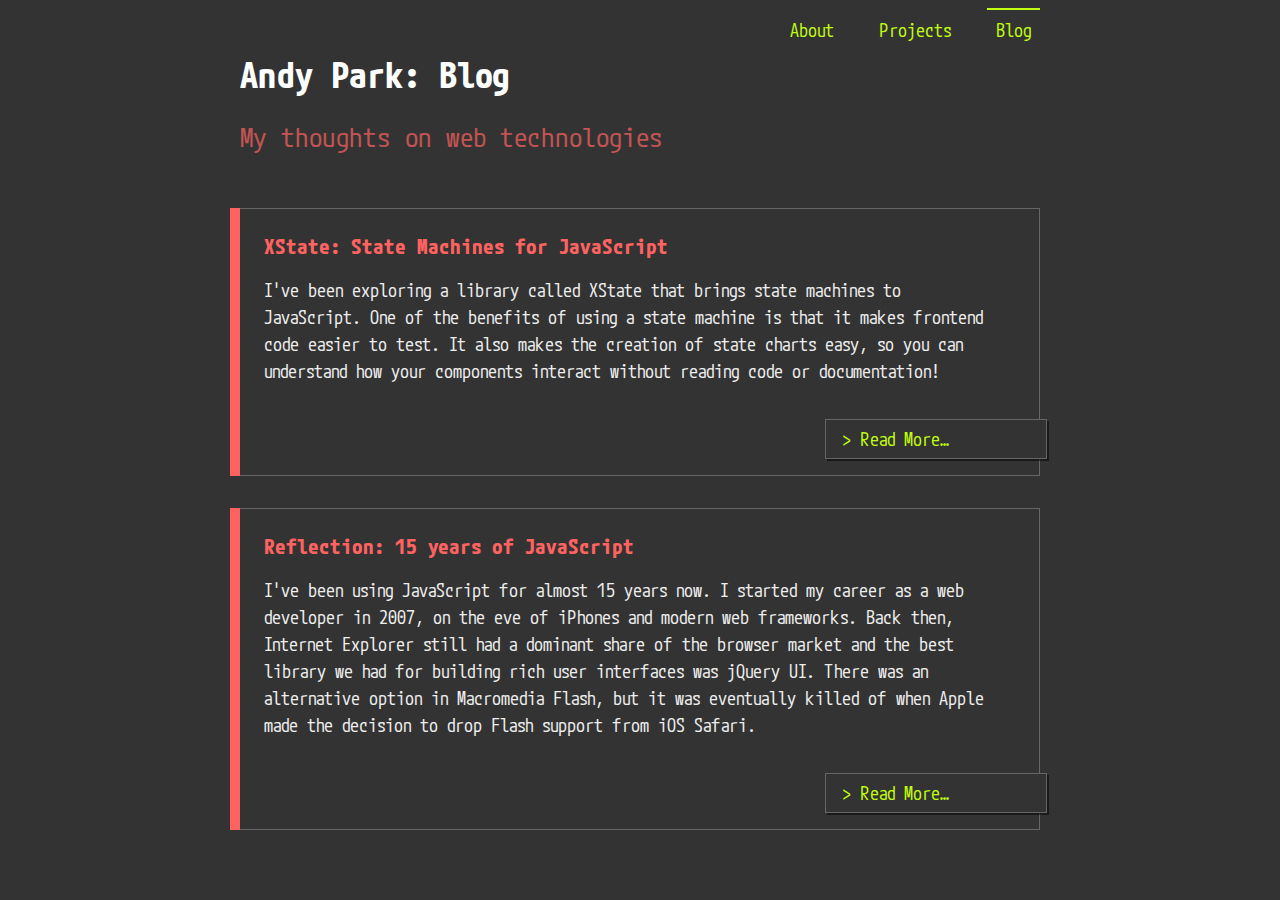
==== index.html @ 21fe5027 "Initial commit" ====
<!DOCTYPE html>
<html lang="en">
  <head>
    <!-- Metadata -->
    <meta charset="utf-8">
    <meta name="viewport" content="width=device-width, initial-scale=1">
    <meta name="description" content="Personal webpage of Andy Park, a software engineer living in Tokyo, Japan">

    <title>Andy Park: Software Developer -- Home</title>

    <!-- Web Fonts-->
    <link rel="preconnect" href="https://fonts.googleapis.com">
    <link rel="preconnect" href="https://fonts.gstatic.com" crossorigin>
    <link href="https://fonts.googleapis.com/css2?family=M+PLUS+1+Code:wght@400;700&display=swap" rel="stylesheet">

    <!-- Default CSS -->
    <link rel="stylesheet" name="default" href="./stylesheets/default.css">
  </head>
  <body>
    <div class="container">
      <div class="site-header">
        <h1>Andy Park: Blog</h1>
        <h2 class="sub-heading">My thoughts on web technologies</h2>
        <nav class="primary-nav">
          <ul>
            <li><a href="/about.html">About</a></li>
            <li><a href="/projects.html">Projects</a></li>
            <li><a class="current" href="/index.html">Blog</a></li>
          </ul>
        </nav>
      </div>
      <main class="site-main">
        <article class="entry content-box">
          <header class="entry-top">
            <h3 class="entry-title">XState: State Machines for JavaScript</h3>
          </header>
          <main>
            <p>
              I've been exploring a library called XState that brings state machines to JavaScript.
              One of the benefits of using a state machine is that it makes frontend code easier to test.
              It also makes the creation of state charts easy, so you can understand how your components interact
              without reading code or documentation!
            </p>
          </main>
          <footer class="entry-footer">
            <a class="nav-link" href="#"> Read More…</a>
          </footer>
        </article>
        <article class="entry content-box">
          <header class="entry-top">
            <h3 class="entry-title">Reflection: 15 years of JavaScript</h3>
          </header>
          <main>
            <p>I've been using JavaScript for almost 15 years now. I started my career as a web developer in 2007, on the eve of
              iPhones and modern web frameworks. Back then, Internet Explorer still had a dominant share of the browser market and the best
              library we had for building rich user interfaces was jQuery UI. There was an alternative option in Macromedia Flash, but it
              was eventually killed of when Apple made the decision to drop Flash support from iOS Safari.
            </p>
          </main>
          <footer class="entry-footer">
            <a class="nav-link" href="#"> Read More…</a>
          </footer>
        </article>
      </main>
    </div>
  </body>
</html>
---- stylesheets/default.css ----
body {
  background-color: #333;
  color: #eee;
  font-family: 'M Plus 1 Code', sans-serif;
  font-size: 18px;
}

p {
  line-height: 150%;
  max-width: 40em;
}

dt {
  color: white;
  font-weight: bold;
}

dd {
  margin-left: 0;
  margin-bottom: 1.5em;
}

abbr {
  text-decoration: none;
}

a:link, a:visited {
  color: #C1FD0D;
}

.sr-only {
  text-indent: -9999px;
  position: absolute;
  visibility: hidden;
}

.primary-nav {
  order: 1; 
  text-align: right;
}
.primary-nav ul {
  list-style-type: none;
  margin: 0;
  padding: 0;
  text-indent: 0;
}
.primary-nav li {
  display: inline-block;
}
.primary-nav  a {
  border-bottom: 2px solid rgba(255, 255, 255, 0);
  display: block;
  margin-left: 1em;
  padding: 0.5em;
  text-decoration: none;
}
.primary-nav a:hover, .primary-nav a.current {
  border-top: 2px solid #C1FD0D;
}

.nav-link {
  border: 1px solid #666;
  box-shadow: 2px 2px 0 rgba(0, 0, 0, 0.5);
  display: block;
  padding: 0.5rem 1rem;
  width: 25%;
  text-decoration: none;
  transition-property: background-color, color, text-indent;
  transition-duration: 0.5s;
}
.nav-link:before {
  content: ">";
}
.nav-link:hover {
  background-color: #C1FD0D !important;
  color: black;
  text-indent: 1em;
  transition-property: background-color, color, text-indent;
  transition-duration: 0.5s;
}

h1, h2, h3 {
  color: #ff6361;
  font-weight: 700;
}

.container {
  margin: 0 auto 2rem auto;
  min-height: 600px;
  max-width: 800px;
}

.site-header {
  display: flex;
  flex-flow: column;
}
.site-header h1 {
  color: white;
  order: 2;
  margin-top: 0;
}
.site-header h2 {
  order: 3;
  margin-top: 0;
}

.sub-heading {
  opacity: 0.7;
  font-weight: normal;
}

.site-main h2 {
  color: white;
}

.content-box {
  border: 1px solid #666;
  border-left: none;
  box-shadow: -10px 0 0 #ff6361;
  margin: 2rem 0 2rem;
  padding: 1.5rem 1.5rem 0;
}

.entry-title {
  margin: 0;
}

.entry-footer {
  margin-top: 2em;
  position: relative;
  height: 3em;
}

.entry-footer .nav-link {
  position: absolute;
  right: -2rem;
  background-color: #333;
  bottom: 1rem;
}

@media(max-width: 437px) {
  .site-header h1 {
    text-align: center;
  }
  .site-header h2 {
    font-size: 1rem;
    text-align: center;
  }
  .primary-nav {
    margin-bottom: 2rem;
    text-align: center;
  }
  .container {
    margin-left: 2%;
    margin-right: 2%;
    padding: 0;
    max-width: 96%;
  }

  .entry-footer {
    border-top: none;
  }

  .entry-footer .nav-link {
    border-top: 1px solid #666;
    position: static;
    margin: 0 auto;
    text-align: center;
    width: 85%;
  }

  .content-box {
    border: 1px solid #666;
    border-top: none;
    box-shadow: 0 -10px 0 #ff6361;
    margin: 2rem 0 2rem;
    padding: 1.5rem;
  }
}
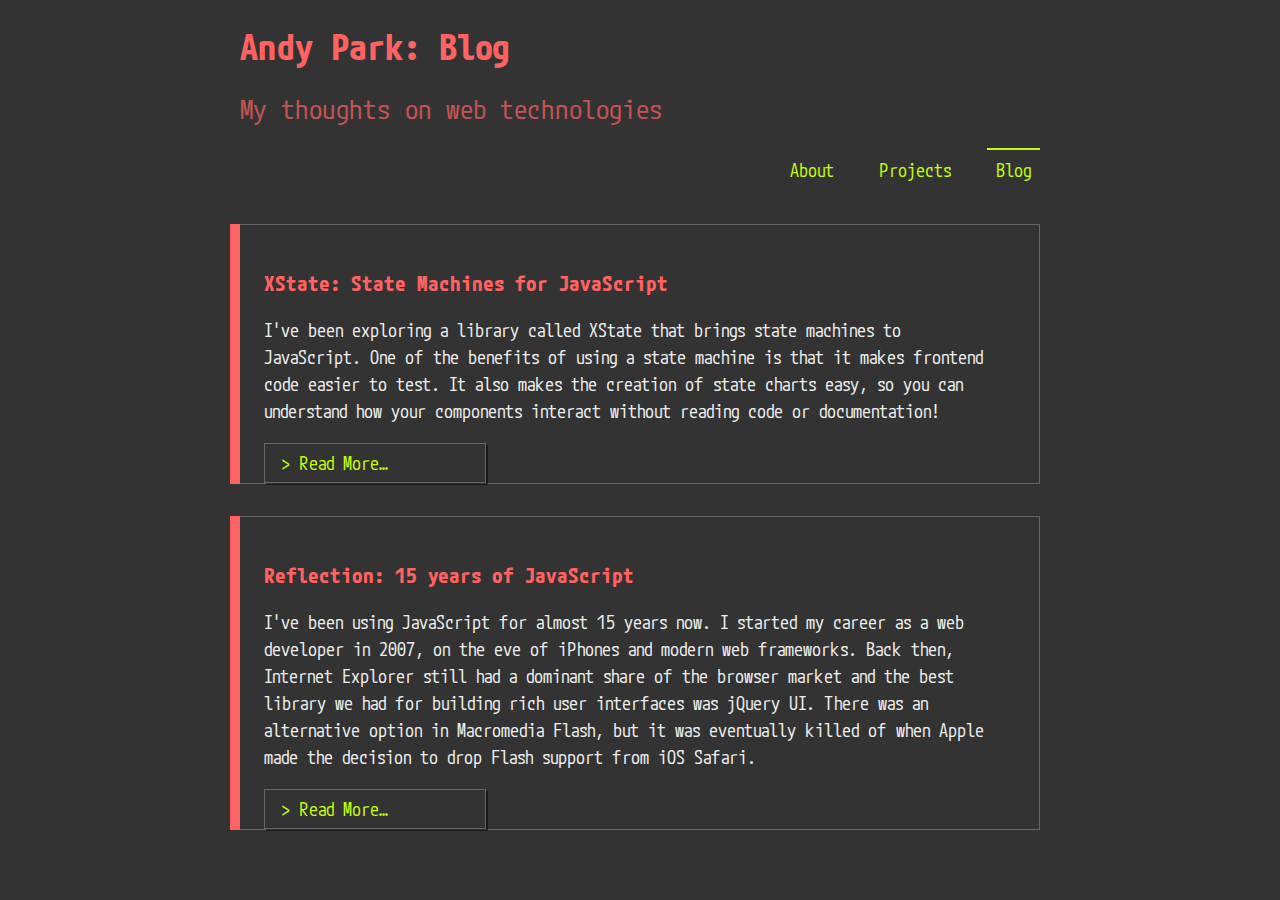
==== commit 01552d99: "refactor: use semantic tags" ====
--- a/index.html
+++ b/index.html
@@ -18,7 +18,7 @@
   </head>
   <body>
     <div class="container">
-      <div class="site-header">
+      <header class="site__header">
         <h1>Andy Park: Blog</h1>
         <h2 class="sub-heading">My thoughts on web technologies</h2>
         <nav class="primary-nav">
@@ -28,36 +28,36 @@
             <li><a class="current" href="/index.html">Blog</a></li>
           </ul>
         </nav>
-      </div>
-      <main class="site-main">
+      </header>
+      <main class="site__main">
         <article class="entry content-box">
-          <header class="entry-top">
-            <h3 class="entry-title">XState: State Machines for JavaScript</h3>
+          <header class="entry__header">
+            <h3 class="entry__title">XState: State Machines for JavaScript</h3>
           </header>
-          <main>
+          <div>
             <p>
               I've been exploring a library called XState that brings state machines to JavaScript.
               One of the benefits of using a state machine is that it makes frontend code easier to test.
               It also makes the creation of state charts easy, so you can understand how your components interact
               without reading code or documentation!
             </p>
-          </main>
-          <footer class="entry-footer">
+          </div>
+          <footer class="entry__footer">
             <a class="nav-link" href="#"> Read More…</a>
           </footer>
         </article>
         <article class="entry content-box">
-          <header class="entry-top">
-            <h3 class="entry-title">Reflection: 15 years of JavaScript</h3>
+          <header class="entry__header">
+            <h3 class="entry__title">Reflection: 15 years of JavaScript</h3>
           </header>
-          <main>
+          <div>
             <p>I've been using JavaScript for almost 15 years now. I started my career as a web developer in 2007, on the eve of
               iPhones and modern web frameworks. Back then, Internet Explorer still had a dominant share of the browser market and the best
               library we had for building rich user interfaces was jQuery UI. There was an alternative option in Macromedia Flash, but it
               was eventually killed of when Apple made the decision to drop Flash support from iOS Safari.
             </p>
-          </main>
-          <footer class="entry-footer">
+          </div>
+          <footer class="entry__footer">
             <a class="nav-link" href="#"> Read More…</a>
           </footer>
         </article>
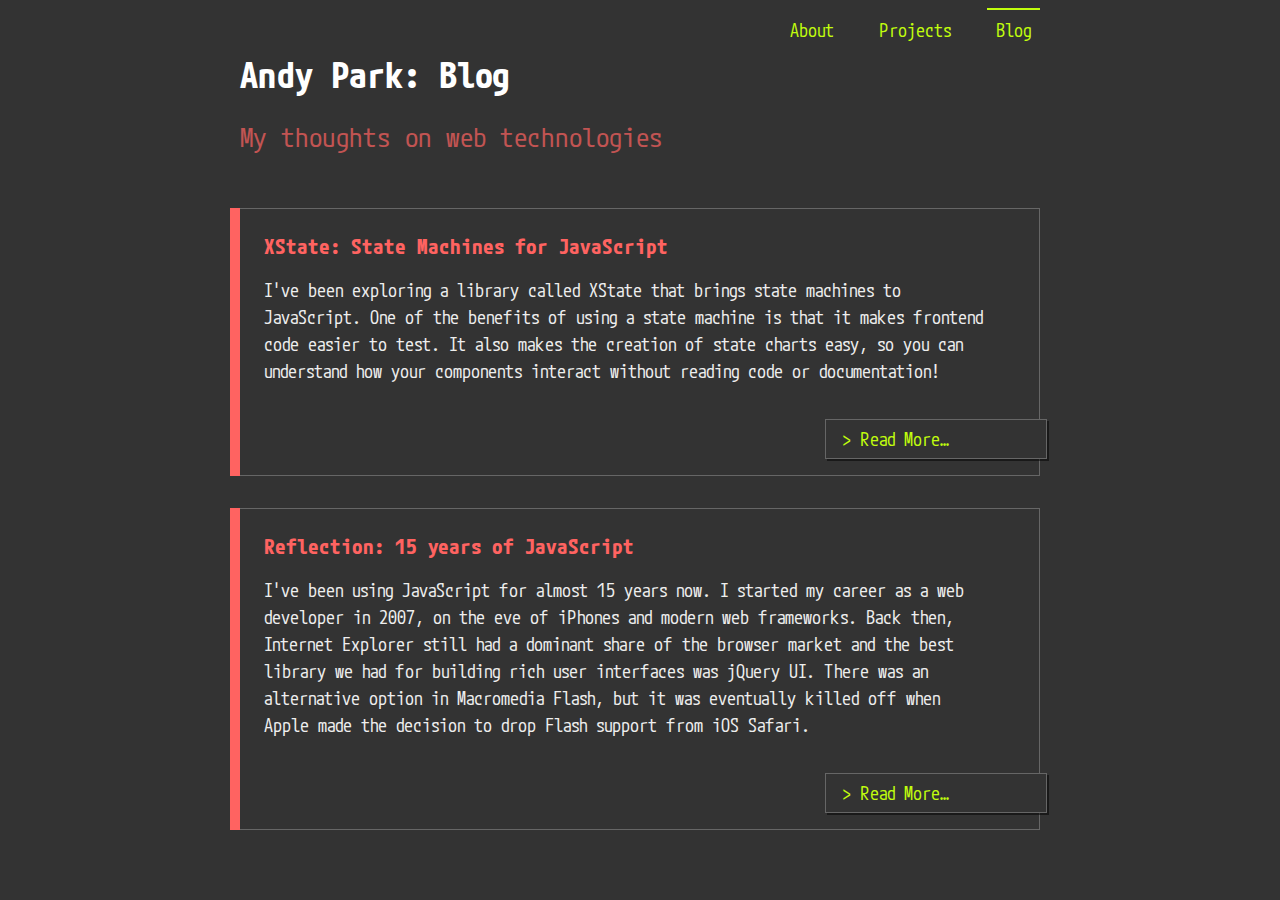
==== commit 2c128f71: "fix: typo in blog post" ====
--- a/index.html
+++ b/index.html
@@ -54,7 +54,7 @@
             <p>I've been using JavaScript for almost 15 years now. I started my career as a web developer in 2007, on the eve of
               iPhones and modern web frameworks. Back then, Internet Explorer still had a dominant share of the browser market and the best
               library we had for building rich user interfaces was jQuery UI. There was an alternative option in Macromedia Flash, but it
-              was eventually killed of when Apple made the decision to drop Flash support from iOS Safari.
+              was eventually killed off when Apple made the decision to drop Flash support from iOS Safari.
             </p>
           </div>
           <footer class="entry__footer">
--- a/stylesheets/default.css
+++ b/stylesheets/default.css
@@ -28,6 +28,7 @@
   color: #C1FD0D;
 }
 
+/* screen reader only content to hide from other browsers */
 .sr-only {
   text-indent: -9999px;
   position: absolute;
@@ -35,7 +36,7 @@
 }
 
 .primary-nav {
-  order: 1; 
+  order: 1;
   text-align: right;
 }
 .primary-nav ul {
@@ -90,16 +91,16 @@
   max-width: 800px;
 }
 
-.site-header {
+.site__header {
   display: flex;
   flex-flow: column;
 }
-.site-header h1 {
+.site__header h1 {
   color: white;
   order: 2;
   margin-top: 0;
 }
-.site-header h2 {
+.site__header h2 {
   order: 3;
   margin-top: 0;
 }
@@ -121,28 +122,35 @@
   padding: 1.5rem 1.5rem 0;
 }
 
-.entry-title {
+.entry__title {
   margin: 0;
 }
 
-.entry-footer {
+.entry__footer {
   margin-top: 2em;
   position: relative;
   height: 3em;
 }
 
-.entry-footer .nav-link {
+.entry__footer .nav-link {
   position: absolute;
   right: -2rem;
   background-color: #333;
   bottom: 1rem;
 }
 
+@media(max-width: 734px) {
+  .container {
+    padding-left: 2em;
+    padding-right: 2em;
+  }
+}
+
 @media(max-width: 437px) {
-  .site-header h1 {
+  .site__header h1 {
     text-align: center;
   }
-  .site-header h2 {
+  .site__header h2 {
     font-size: 1rem;
     text-align: center;
   }
@@ -157,11 +165,11 @@
     max-width: 96%;
   }
 
-  .entry-footer {
+  .entry__footer {
     border-top: none;
   }
 
-  .entry-footer .nav-link {
+  .entry__footer .nav-link {
     border-top: 1px solid #666;
     position: static;
     margin: 0 auto;
